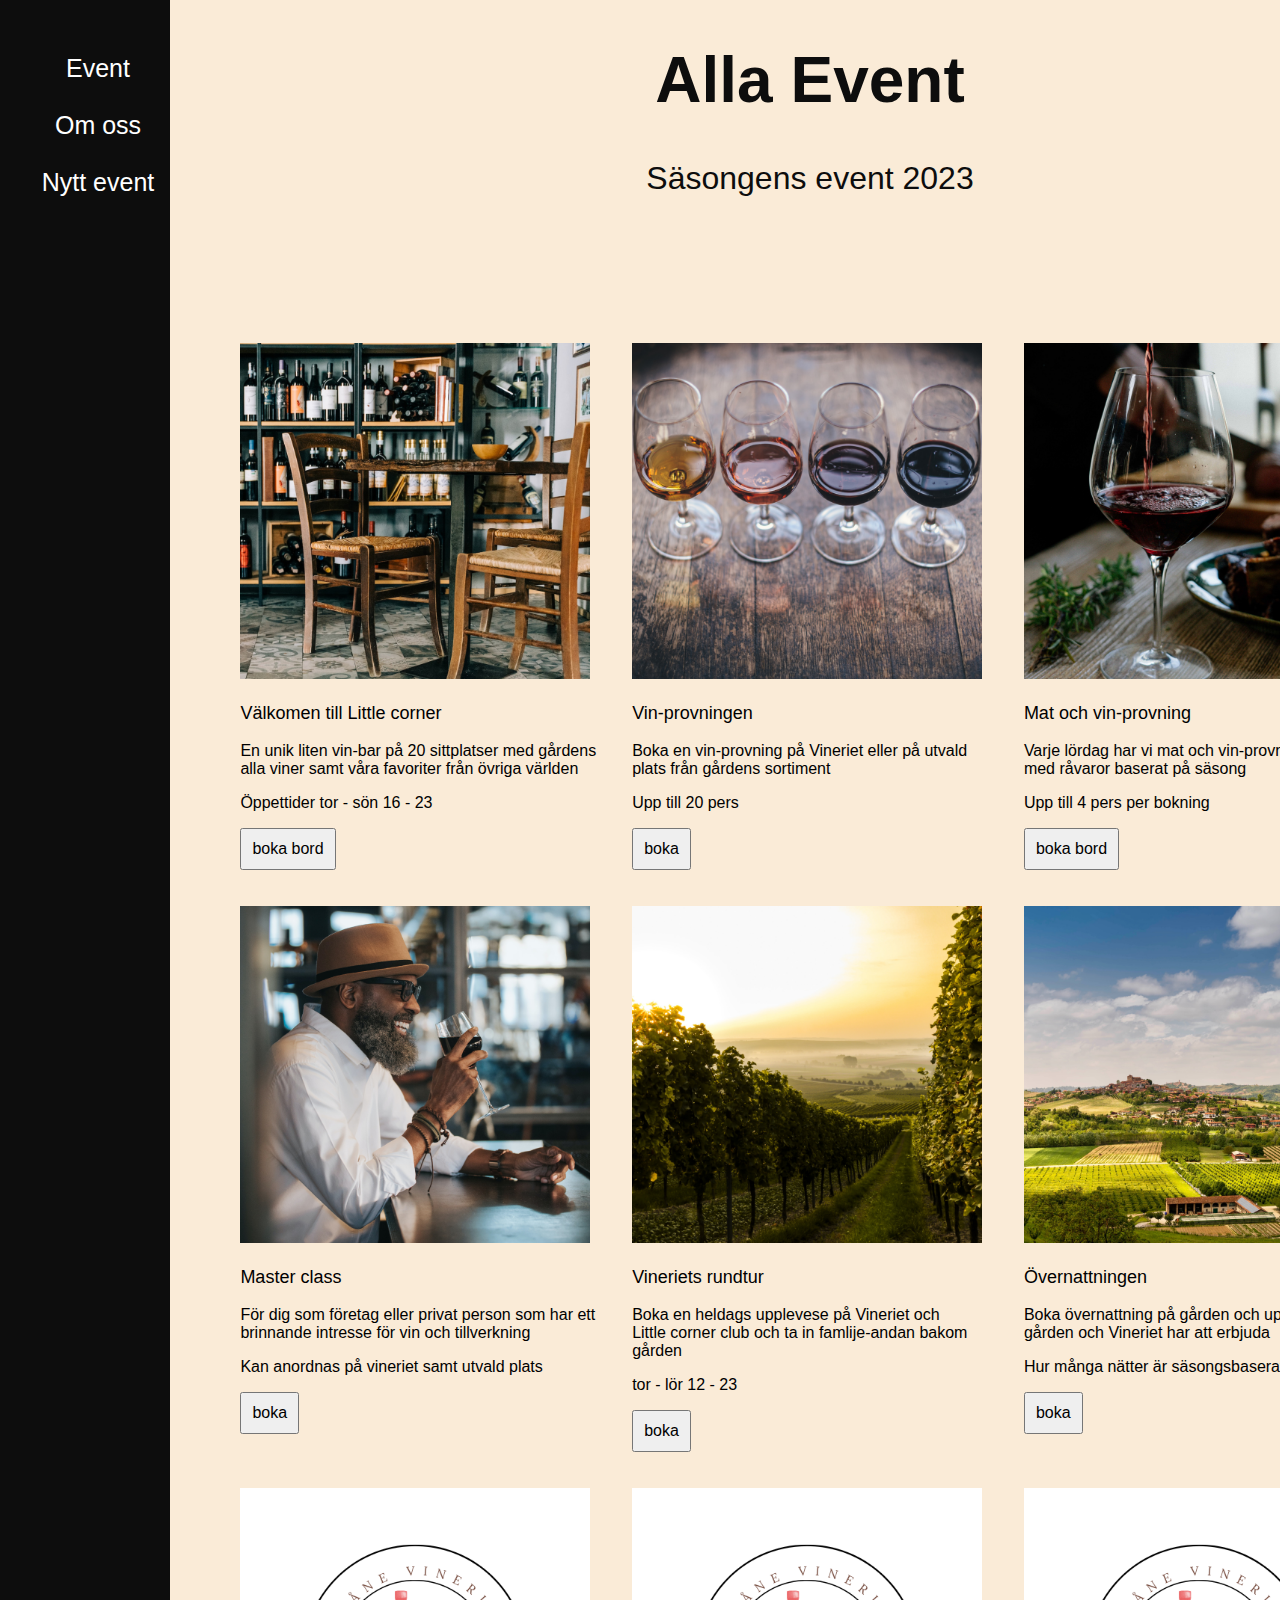
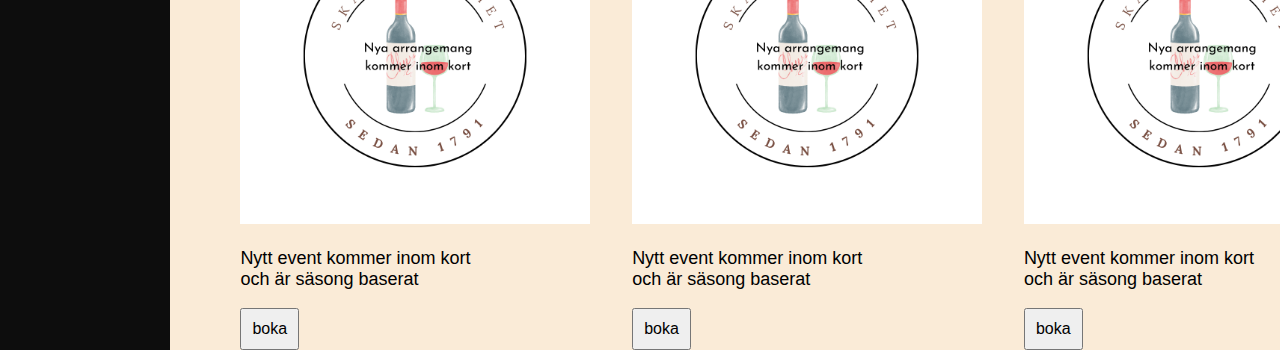
==== sass/allaevent.html @ 24251846 "did some code" ====
<!DOCTYPE html>
<html lang="en">
<head>
    <meta charset="UTF-8">
    <meta http-equiv="X-UA-Compatible" content="IE=edge">
    <meta name="viewport" content="width=device-width, initial-scale=1.0">
    <link rel="stylesheet" href="https://cdnjs.cloudflare.com/ajax/libs/font-awesome/6.2.1/css/all.min.css" integrity="sha512-MV7K8+y+gLIBoVD59lQIYicR65iaqukzvf/nwasF0nqhPay5w/9lJmVM2hMDcnK1OnMGCdVK+iQrJ7lzPJQd1w==" crossorigin="anonymous" referrerpolicy="no-referrer" />
    <link rel="stylesheet" href="styles.css">
    <title>Document</title>
</head>
<body>
    <header class="header-section">
      <nav class="sidenav">
        <a href="index.html"><i class="fa-solid fa-house houseicon"></i> </a>
        <a href="allaevent.html">Event</a>
        <a href="om-oss.html">Om oss</a>
        <a href="nyttevent.html">Nytt event</a>
      </nav>
    </header>
    <main>
      <section class="hero-container">
        <article class="hero hero-title">
          <h1>Alla Event<i class="fa-regular fa-heart"></i></h1>
          <p>Säsongens event 2023 </p>
        </article>
      
      </section>
      <section class="products"> 
        <div class="product-cards">
        <div class="cards">
            <a href="/sass/bokaevent.html"><img src="/assets/wine-bar.png" width="350" alt="Produkt"></a>
          <h2 class="cards-title"></h2>
          <p class="Event-info"> Välkomen till Little corner </p><p>En unik liten vin-bar på 20 sittplatser med gårdens <br>alla viner samt våra favoriter från övriga världen</p><p>Öppettider tor - sön 16 - 23</p> <button>boka bord</button>
          <small></small>
        </div>
        <div class="cards">
            <a href="/sass/bokaevent.html"><img src="/assets/barrel-wine.png" width="350" alt="Produkt"></a>
          <h2 class="cards-title"></h2>
          <p class="Event-info">Vin-provningen</p><p>Boka en vin-provning på Vineriet eller på utvald <br> plats från gårdens sortiment</p><p>Upp till 20 pers</p><button>boka</button>
        </div>
        <div class="cards">
            <a href="/sass/bokaevent.html"><img src="/assets/food-wine.png" width="350" alt="Produkt"></a>
          <h2 class="cards-title"></h2>
          <p class="Event-info">Mat och vin-provning</p><p>Varje lördag har vi mat och vin-provning <br> med råvaror baserat på säsong</p><p>Upp till 4 pers per bokning </p><button>boka bord</button>
        </div>
        <div class="cards">
            <a href="/sass/bokaevent.html"><img src="/assets/master-class.png" width="350" alt="Produkt"></a>
          <h2 class="cards-title"></h2>
          <p class="Event-info">Master class</p><p>För dig som företag eller privat person som har ett <br>brinnande intresse för vin och tillverkning</p><p>Kan anordnas på vineriet samt utvald plats </p> <button> boka</button>
        </div>
        <div class="cards">
            <a href="/sass/bokaevent.html"><img src="/assets/yard.png" width="350" alt="Produkt"></a>
          <h2 class="cards-title"></h2>
          <p class="Event-info">Vineriets rundtur</p><p>Boka en heldags upplevese på Vineriet och <br>Little corner club och ta in famlije-andan bakom <br> gården </p><p>tor - lör 12 - 23</p><button>boka</button>
        </div>
        <div class="cards">
            <a href="/sass/bokaevent.html"><img src="/assets/wineyard.png" width="350" alt="Produkt"></a>
          <h2 class="cards-title"></h2>
          <p class="Event-info">Övernattningen</p><p>Boka övernattning på gården och upplev allt vad <br> gården och Vineriet har att erbjuda</p><p>Hur många nätter är säsongsbaserat</p><button>boka</button>
        </div>
        <div class="cards">
            <a href="/sass/bokaevent.html"><img src="/assets/vineriet-logo-event.png" width="350" alt="Produkt"></a>
            <h2 class="cards-title"></h2>
            <p class="Event-info">Nytt event kommer inom kort <br> och är säsong baserat</p><button>boka</button>
          </div>
          <div class="cards">
            <a href="/sass/bokaevent.html"><img src="/assets/vineriet-logo-event.png" width="350" alt="Produkt"></a>
            <h2 class="cards-title"></h2>
            <p class="Event-info">Nytt event kommer inom kort <br> och är säsong baserat</p><button>boka</button>
            <small></small>
          </div>
          <div class="cards">
            <a href="/sass/bokaevent.html"><img src="/assets/vineriet-logo-event.png" width="350" alt="Produkt"></a>
            <h2 class="cards-title"></h2>
            <p class="Event-info">Nytt event kommer inom kort <br> och är säsong baserat</p><button>boka</button>
            <small></small>
          </div>
        </div>
  
  
      </section>
    </main>
  </body>
</html>
---- sass/styles.css ----
* {
  box-sizing: border-box;
}

body {
  font-family: "Lato", sans-serif;
  background-color: antiquewhite;
  display: flex;
  min-height: 100vh;
  padding: 0;
  margin: 0;
  min-width: 100vw;
}

main {
  flex-grow: 1;
  display: flex;
  flex-direction: column;
  align-items: center;
  min-width: 100vw;
}

.sidenav {
  height: 100%;
  width: 170px;
  position: relative;
  z-index: 1;
  top: 0;
  left: 0;
  background-color: #0d0d0d;
  overflow-x: hidden;
  padding-top: 20px;
  display: flex;
  flex-direction: column;
  align-items: center;
  gap: 1rem;
}
.sidenav .houseicon {
  font-size: 3rem;
}
.sidenav .houseicon:hover {
  color: #818181;
}

.sidenav a {
  padding: 6px 6px 6px 32px;
  text-decoration: none;
  font-size: 25px;
  color: white;
  display: block;
}

.sidenav a:hover {
  color: #818181;
}

.hero-container {
  background-repeat: none;
  background-size: cover;
  min-width: 100vw;
  display: flex;
  justify-content: center;
  color: #0d0d0d;
  background-image: url(https://images.unsplash.com/photo-1495195129352-aeb325a55b65?ixlib=rb-4.0.3&ixid=MnwxMjA3fDB8MHxwaG90by1wYWdlfHx8fGVufDB8fHx8&auto=format&fit=crop&w=2076&q=80);
}

.hero-title {
  font-size: 2rem;
  text-align: center;
  width: 100vh;
}

@media screen and (max-height: 450px) {
  .sidenav {
    padding-top: 15px;
  }
  .sidenav a {
    font-size: 18px;
  }
}
.products .product-cards {
  display: grid;
  grid-template-columns: 1fr 1fr 1fr;
  gap: 36px;
  margin-top: 10%;
  cursor: pointer;
}
.products .product-cards .cards:hover {
  transform: scale(1.1);
}
.products .product-cards .Event-info {
  font-size: large;
}
.products .product-cards button {
  font-size: 1rem;
  padding: 10px;
  cursor: pointer;
}
.products .product-cards button:hover {
  transform: scale(1.1);
}
@media (max-width: 900px) {
  .products {
    flex-direction: column;
  }
}

.formcontainer {
  display: flex;
  justify-content: center;
  align-items: center;
}

.eventform {
  display: flex;
  flex-direction: column;
  gap: 10px;
  border: solid black 5px;
  padding: 1rem;
  font-size: 4rem;
}
.eventform input, .eventform select {
  font-size: 2rem;
  padding: 10px;
}
.eventform button {
  font-size: 2rem;
  padding: 10px;
}

.omossbild-container {
  display: grid;
  grid-template-columns: 1fr 1fr;
  gap: 2.5rem;
  margin-bottom: 2rem;
}
.omossbild-container img {
  border-radius: 12px;
}
.omossbild-container img:hover {
  scale: 1.1;
}

.omoss-info {
  font-size: 1.5rem;
  display: flex;
}

.omoss-text {
  grid-column-start: 1;
  grid-column-end: 3;
}

.vd-kontakt {
  grid-column-start: 1;
  grid-column-end: 3;
  display: flex;
  gap: 1rem;
  font-size: large;
}
.vd-kontakt .qoute {
  font-size: 2rem;
  padding-top: 6rem;
}/*# sourceMappingURL=styles.css.map */
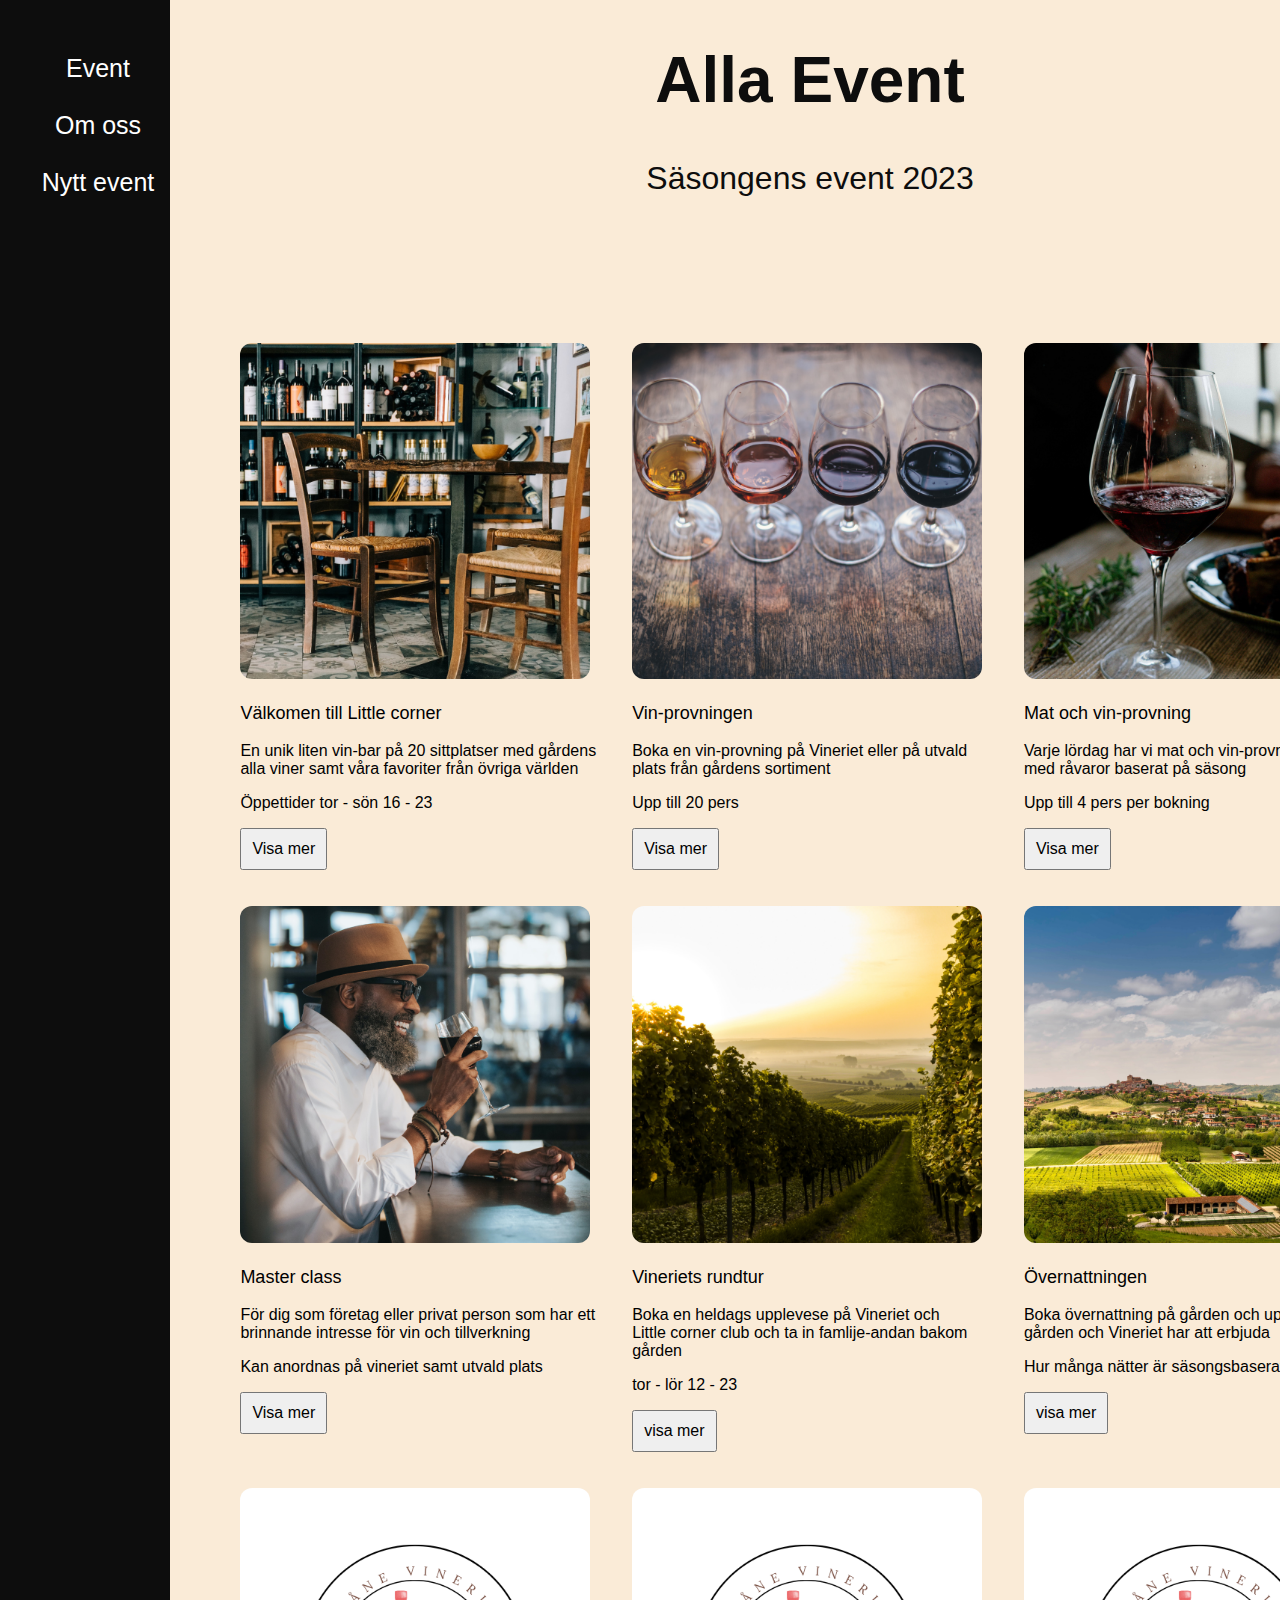
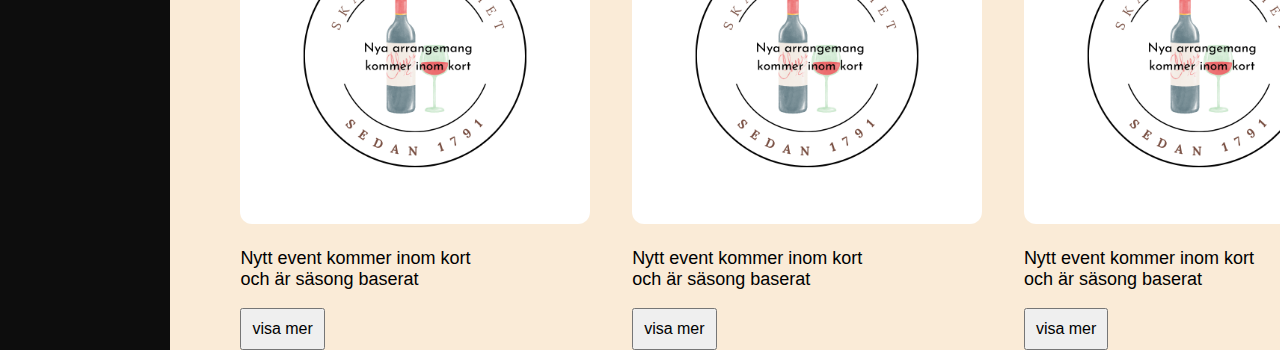
==== commit be8558f8: "added event details page" ====
--- a/sass/allaevent.html
+++ b/sass/allaevent.html
@@ -6,7 +6,7 @@
     <meta name="viewport" content="width=device-width, initial-scale=1.0">
     <link rel="stylesheet" href="https://cdnjs.cloudflare.com/ajax/libs/font-awesome/6.2.1/css/all.min.css" integrity="sha512-MV7K8+y+gLIBoVD59lQIYicR65iaqukzvf/nwasF0nqhPay5w/9lJmVM2hMDcnK1OnMGCdVK+iQrJ7lzPJQd1w==" crossorigin="anonymous" referrerpolicy="no-referrer" />
     <link rel="stylesheet" href="styles.css">
-    <title>Document</title>
+    <title>Eventsida</title>
 </head>
 <body>
     <header class="header-section">
@@ -30,49 +30,70 @@
         <div class="cards">
             <a href="/sass/bokaevent.html"><img src="/assets/wine-bar.png" width="350" alt="Produkt"></a>
           <h2 class="cards-title"></h2>
-          <p class="Event-info"> Välkomen till Little corner </p><p>En unik liten vin-bar på 20 sittplatser med gårdens <br>alla viner samt våra favoriter från övriga världen</p><p>Öppettider tor - sön 16 - 23</p> <button>boka bord</button>
+          <p class="Event-info"> Välkomen till Little corner</p>
+          <p>En unik liten vin-bar på 20 sittplatser med gårdens <br>alla viner samt våra favoriter från övriga världen</p>
+          <p>Öppettider tor - sön 16 - 23</p> 
+          <button>Visa mer</button>
           <small></small>
         </div>
         <div class="cards">
             <a href="/sass/bokaevent.html"><img src="/assets/barrel-wine.png" width="350" alt="Produkt"></a>
           <h2 class="cards-title"></h2>
-          <p class="Event-info">Vin-provningen</p><p>Boka en vin-provning på Vineriet eller på utvald <br> plats från gårdens sortiment</p><p>Upp till 20 pers</p><button>boka</button>
+          <p class="Event-info">Vin-provningen</p>
+          <p>Boka en vin-provning på Vineriet eller på utvald<br>plats från gårdens sortiment</p>
+          <p>Upp till 20 pers</p>
+          <button>Visa mer</button>
         </div>
         <div class="cards">
             <a href="/sass/bokaevent.html"><img src="/assets/food-wine.png" width="350" alt="Produkt"></a>
           <h2 class="cards-title"></h2>
-          <p class="Event-info">Mat och vin-provning</p><p>Varje lördag har vi mat och vin-provning <br> med råvaror baserat på säsong</p><p>Upp till 4 pers per bokning </p><button>boka bord</button>
+          <p class="Event-info">Mat och vin-provning</p>
+          <p>Varje lördag har vi mat och vin-provning<br>med råvaror baserat på säsong</p>
+          <p>Upp till 4 pers per bokning </p>
+          <button>Visa mer</button>
         </div>
         <div class="cards">
             <a href="/sass/bokaevent.html"><img src="/assets/master-class.png" width="350" alt="Produkt"></a>
           <h2 class="cards-title"></h2>
-          <p class="Event-info">Master class</p><p>För dig som företag eller privat person som har ett <br>brinnande intresse för vin och tillverkning</p><p>Kan anordnas på vineriet samt utvald plats </p> <button> boka</button>
+          <p class="Event-info">Master class</p>
+          <p>För dig som företag eller privat person som har ett<br>brinnande intresse för vin och tillverkning</p>
+          <p>Kan anordnas på vineriet samt utvald plats</p> 
+          <button>Visa mer</button>
         </div>
         <div class="cards">
             <a href="/sass/bokaevent.html"><img src="/assets/yard.png" width="350" alt="Produkt"></a>
           <h2 class="cards-title"></h2>
-          <p class="Event-info">Vineriets rundtur</p><p>Boka en heldags upplevese på Vineriet och <br>Little corner club och ta in famlije-andan bakom <br> gården </p><p>tor - lör 12 - 23</p><button>boka</button>
+          <p class="Event-info">Vineriets rundtur</p>
+          <p>Boka en heldags upplevese på Vineriet och<br>Little corner club och ta in famlije-andan bakom<br>gården</p>
+          <p>tor - lör 12 - 23</p>
+          <button>visa mer</button>
         </div>
         <div class="cards">
             <a href="/sass/bokaevent.html"><img src="/assets/wineyard.png" width="350" alt="Produkt"></a>
           <h2 class="cards-title"></h2>
-          <p class="Event-info">Övernattningen</p><p>Boka övernattning på gården och upplev allt vad <br> gården och Vineriet har att erbjuda</p><p>Hur många nätter är säsongsbaserat</p><button>boka</button>
+          <p class="Event-info">Övernattningen</p>
+          <p>Boka övernattning på gården och upplev allt vad<br>gården och Vineriet har att erbjuda</p>
+          <p>Hur många nätter är säsongsbaserat</p>
+          <button>visa mer</button>
         </div>
         <div class="cards">
             <a href="/sass/bokaevent.html"><img src="/assets/vineriet-logo-event.png" width="350" alt="Produkt"></a>
             <h2 class="cards-title"></h2>
-            <p class="Event-info">Nytt event kommer inom kort <br> och är säsong baserat</p><button>boka</button>
+            <p class="Event-info">Nytt event kommer inom kort<br>och är säsong baserat</p>
+            <button>visa mer</button>
           </div>
           <div class="cards">
             <a href="/sass/bokaevent.html"><img src="/assets/vineriet-logo-event.png" width="350" alt="Produkt"></a>
             <h2 class="cards-title"></h2>
-            <p class="Event-info">Nytt event kommer inom kort <br> och är säsong baserat</p><button>boka</button>
+            <p class="Event-info">Nytt event kommer inom kort<br>och är säsong baserat</p>
+            <button>visa mer</button>
             <small></small>
           </div>
           <div class="cards">
             <a href="/sass/bokaevent.html"><img src="/assets/vineriet-logo-event.png" width="350" alt="Produkt"></a>
             <h2 class="cards-title"></h2>
-            <p class="Event-info">Nytt event kommer inom kort <br> och är säsong baserat</p><button>boka</button>
+            <p class="Event-info">Nytt event kommer inom kort<br>och är säsong baserat</p>
+            <button>visa mer</button>
             <small></small>
           </div>
         </div>
--- a/sass/styles.css
+++ b/sass/styles.css
@@ -85,6 +85,9 @@
   margin-top: 10%;
   cursor: pointer;
 }
+.products .product-cards img {
+  border-radius: 12px;
+}
 .products .product-cards .cards:hover {
   transform: scale(1.1);
 }
@@ -117,7 +120,8 @@
   gap: 10px;
   border: solid black 5px;
   padding: 1rem;
-  font-size: 4rem;
+  font-size: 3rem;
+  margin-bottom: 1rem;
 }
 .eventform input, .eventform select {
   font-size: 2rem;
@@ -161,4 +165,113 @@
 .vd-kontakt .qoute {
   font-size: 2rem;
   padding-top: 6rem;
+}
+
+.omossbild-container {
+  display: grid;
+  grid-template-columns: 1fr 1fr;
+  gap: 2.5rem;
+  margin-bottom: 2rem;
+}
+.omossbild-container img {
+  border-radius: 12px;
+}
+.omossbild-container img:hover {
+  scale: 1.1;
+}
+
+.omoss-info {
+  font-size: 1.5rem;
+  display: flex;
+}
+
+.omoss-text {
+  grid-column-start: 1;
+  grid-column-end: 3;
+}
+
+.bokaevent-container {
+  display: grid;
+  grid-template-columns: 1fr 1fr;
+  gap: 2.5rem;
+  margin-bottom: 2rem;
+}
+.bokaevent-container img {
+  border-radius: 12px;
+}
+.bokaevent-container img:hover {
+  scale: 1.1;
+}
+
+.bokaevent-info {
+  font-size: 1.5rem;
+  display: flex;
+}
+
+.bokaevent-text {
+  grid-column-start: 1;
+  grid-column-end: 3;
+  font-size: large;
+}
+
+* {
+  box-sizing: border-box;
+}
+
+input[type=text], select, textarea {
+  width: 100%;
+  padding: 12px;
+  border: 1px solid #ccc;
+  border-radius: 4px;
+  resize: vertical;
+}
+
+label {
+  padding: 12px 12px 12px 0;
+  display: inline-block;
+}
+
+input[type=submit] {
+  background-color: #04AA6D;
+  color: white;
+  padding: 12px 20px;
+  border: none;
+  border-radius: 4px;
+  cursor: pointer;
+  float: right;
+}
+
+input[type=submit]:hover {
+  background-color: #45a049;
+}
+
+.container {
+  border-radius: 5px;
+  background-color: #f2f2f2;
+  padding: 20px;
+}
+
+.col-25 {
+  float: left;
+  width: 25%;
+  margin-top: 6px;
+}
+
+.col-75 {
+  float: left;
+  width: 75%;
+  margin-top: 6px;
+}
+
+.row:after {
+  content: "";
+  display: table;
+  clear: both;
+}
+
+@media screen and (max-width: 600px) {
+  .col-25, .col-75, input[type=submit] {
+    width: 100%;
+    margin-top: 0;
+  }
 }/*# sourceMappingURL=styles.css.map */